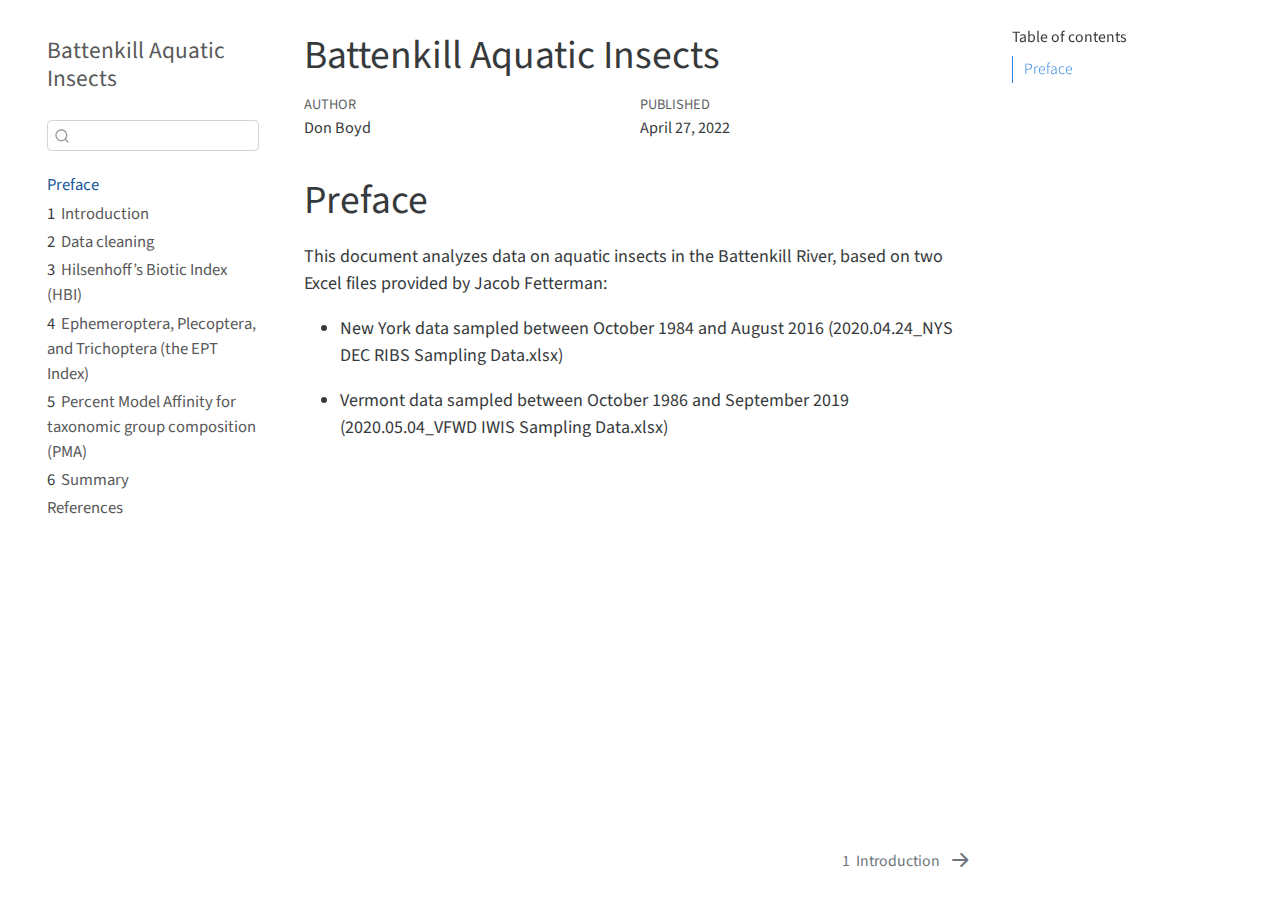
==== docs/index.html @ dc9d2efb "full web page" ====
<!DOCTYPE html>
<html xmlns="http://www.w3.org/1999/xhtml" lang="en" xml:lang="en"><head>

<meta charset="utf-8">
<meta name="generator" content="quarto-0.9.312">

<meta name="viewport" content="width=device-width, initial-scale=1.0, user-scalable=yes">

<meta name="author" content="Don Boyd">
<meta name="dcterms.date" content="2022-04-27">

<title>Battenkill Aquatic Insects</title>
<style>
code{white-space: pre-wrap;}
span.smallcaps{font-variant: small-caps;}
span.underline{text-decoration: underline;}
div.column{display: inline-block; vertical-align: top; width: 50%;}
div.hanging-indent{margin-left: 1.5em; text-indent: -1.5em;}
ul.task-list{list-style: none;}
</style>

<script src="site_libs/quarto-nav/quarto-nav.js"></script>
<script src="site_libs/quarto-nav/headroom.min.js"></script>
<script src="site_libs/clipboard/clipboard.min.js"></script>
<meta name="quarto:offset" content="./">
<script src="site_libs/quarto-search/autocomplete.umd.js"></script>
<script src="site_libs/quarto-search/fuse.min.js"></script>
<script src="site_libs/quarto-search/quarto-search.js"></script>
<link href="./intro.html" rel="next">
<script src="site_libs/quarto-html/quarto.js"></script>
<script src="site_libs/quarto-html/popper.min.js"></script>
<script src="site_libs/quarto-html/tippy.umd.min.js"></script>
<script src="site_libs/quarto-html/anchor.min.js"></script>
<link href="site_libs/quarto-html/tippy.css" rel="stylesheet">
<link id="quarto-text-highlighting-styles" href="site_libs/quarto-html/quarto-syntax-highlighting.css" rel="stylesheet">
<script src="site_libs/bootstrap/bootstrap.min.js"></script>
<link href="site_libs/bootstrap/bootstrap-icons.css" rel="stylesheet">
<link href="site_libs/bootstrap/bootstrap.min.css" rel="stylesheet">
<script id="quarto-search-options" type="application/json">{
  "location": "sidebar",
  "copy-button": false,
  "collapse-after": 3,
  "panel-placement": "start",
  "type": "textbox",
  "limit": 20,
  "language": {
    "search-no-results-text": "No results",
    "search-matching-documents-text": "matching documents",
    "search-copy-link-title": "Copy link to search",
    "search-hide-matches-text": "Hide additional matches",
    "search-more-match-text": "more match in this document",
    "search-more-matches-text": "more matches in this document",
    "search-clear-button-title": "Clear",
    "search-detached-cancel-button-title": "Cancel",
    "search-submit-button-title": "Submit"
  }
}</script>


</head>

<body class="floating">

<div id="quarto-search-results"></div>
  <header id="quarto-header" class="headroom fixed-top">
  <nav class="quarto-secondary-nav" data-bs-toggle="collapse" data-bs-target="#quarto-sidebar" aria-controls="quarto-sidebar" aria-expanded="false" aria-label="Toggle sidebar navigation" onclick="if (window.quartoToggleHeadroom) { window.quartoToggleHeadroom(); }">
    <div class="container-fluid d-flex justify-content-between">
      <h1 class="quarto-secondary-nav-title">Battenkill Aquatic Insects</h1>
      <button type="button" class="quarto-btn-toggle btn" aria-label="Show secondary navigation">
        <i class="bi bi-chevron-right"></i>
      </button>
    </div>
  </nav>
</header>
<!-- content -->
<div id="quarto-content" class="quarto-container page-columns page-rows-contents page-layout-article">
<!-- sidebar -->
  <nav id="quarto-sidebar" class="sidebar collapse sidebar-navigation floating overflow-auto">
    <div class="pt-lg-2 mt-2 text-left sidebar-header">
    <div class="sidebar-title mb-0 py-0">
      <a href="./">Battenkill Aquatic Insects</a> 
    </div>
      </div>
      <div class="mt-2 flex-shrink-0 align-items-center">
        <div class="sidebar-search">
        <div id="quarto-search" class="" title="Search"></div>
        </div>
      </div>
    <div class="sidebar-menu-container"> 
    <ul class="list-unstyled mt-1">
        <li class="sidebar-item">
  <div class="sidebar-item-container"> 
  <a href="./index.html" class="sidebar-item-text sidebar-link active">Preface</a>
  </div>
</li>
        <li class="sidebar-item">
  <div class="sidebar-item-container"> 
  <a href="./intro.html" class="sidebar-item-text sidebar-link"><span class="chapter-number">1</span>&nbsp; <span class="chapter-title">Introduction</span></a>
  </div>
</li>
        <li class="sidebar-item">
  <div class="sidebar-item-container"> 
  <a href="./clean.html" class="sidebar-item-text sidebar-link"><span class="chapter-number">2</span>&nbsp; <span class="chapter-title">Data cleaning</span></a>
  </div>
</li>
        <li class="sidebar-item">
  <div class="sidebar-item-container"> 
  <a href="./hbi.html" class="sidebar-item-text sidebar-link"><span class="chapter-number">3</span>&nbsp; <span class="chapter-title">Hilsenhoff’s Biotic Index (HBI)</span></a>
  </div>
</li>
        <li class="sidebar-item">
  <div class="sidebar-item-container"> 
  <a href="./ept.html" class="sidebar-item-text sidebar-link"><span class="chapter-number">4</span>&nbsp; <span class="chapter-title">Ephemeroptera, Plecoptera, and Trichoptera (the EPT Index)</span></a>
  </div>
</li>
        <li class="sidebar-item">
  <div class="sidebar-item-container"> 
  <a href="./pma.html" class="sidebar-item-text sidebar-link"><span class="chapter-number">5</span>&nbsp; <span class="chapter-title">Percent Model Affinity for taxonomic group composition (PMA)</span></a>
  </div>
</li>
        <li class="sidebar-item">
  <div class="sidebar-item-container"> 
  <a href="./summary.html" class="sidebar-item-text sidebar-link"><span class="chapter-number">6</span>&nbsp; <span class="chapter-title">Summary</span></a>
  </div>
</li>
        <li class="sidebar-item">
  <div class="sidebar-item-container"> 
  <a href="./references.html" class="sidebar-item-text sidebar-link">References</a>
  </div>
</li>
    </ul>
    </div>
</nav>
<!-- margin-sidebar -->
    <div id="quarto-margin-sidebar" class="sidebar margin-sidebar">
        <nav id="TOC" role="doc-toc">
    <h2 id="toc-title">Table of contents</h2>
   
  <ul>
  <li><a href="#preface" id="toc-preface" class="nav-link active" data-scroll-target="#preface">Preface</a></li>
  </ul>
</nav>
    </div>
<!-- main -->
<main class="content" id="quarto-document-content">

<header id="title-block-header" class="quarto-title-block default">
<div class="quarto-title">
<h1 class="title d-none d-lg-block">Battenkill Aquatic Insects</h1>
</div>





<div class="quarto-title-meta">

    <div>
    <div class="quarto-title-meta-heading">Author</div>
    <div class="quarto-title-meta-contents">
             <p>Don Boyd </p>
          </div>
  </div>
    
    <div>
    <div class="quarto-title-meta-heading">Published</div>
    <div class="quarto-title-meta-contents">
      <p class="date">April 27, 2022</p>
    </div>
  </div>
    
  </div>
  

</header>

<section id="preface" class="level1 unnumbered">
<h1 class="unnumbered">Preface</h1>
<p>This document analyzes data on aquatic insects in the Battenkill River, based on two Excel files provided by Jacob Fetterman:</p>
<ul>
<li><p>New York data sampled between October 1984 and August 2016 (2020.04.24_NYS DEC RIBS Sampling Data.xlsx)</p></li>
<li><p>Vermont data sampled between October 1986 and September 2019 (2020.05.04_VFWD IWIS Sampling Data.xlsx)</p></li>
</ul>


</section>

</main> <!-- /main -->
<script type="application/javascript">
window.document.addEventListener("DOMContentLoaded", function (event) {
  const icon = "";
  const anchorJS = new window.AnchorJS();
  anchorJS.options = {
    placement: 'right',
    icon: icon
  };
  anchorJS.add('.anchored');
  const clipboard = new window.ClipboardJS('.code-copy-button', {
    target: function(trigger) {
      return trigger.previousElementSibling;
    }
  });
  clipboard.on('success', function(e) {
    // button target
    const button = e.trigger;
    // don't keep focus
    button.blur();
    // flash "checked"
    button.classList.add('code-copy-button-checked');
    var currentTitle = button.getAttribute("title");
    button.setAttribute("title", "Copied!");
    setTimeout(function() {
      button.setAttribute("title", currentTitle);
      button.classList.remove('code-copy-button-checked');
    }, 1000);
    // clear code selection
    e.clearSelection();
  });
  function tippyHover(el, contentFn) {
    const config = {
      allowHTML: true,
      content: contentFn,
      maxWidth: 500,
      delay: 100,
      arrow: false,
      appendTo: function(el) {
          return el.parentElement;
      },
      interactive: true,
      interactiveBorder: 10,
      theme: 'quarto',
      placement: 'bottom-start'
    };
    window.tippy(el, config); 
  }
  const noterefs = window.document.querySelectorAll('a[role="doc-noteref"]');
  for (var i=0; i<noterefs.length; i++) {
    const ref = noterefs[i];
    tippyHover(ref, function() {
      let href = ref.getAttribute('href');
      try { href = new URL(href).hash; } catch {}
      const id = href.replace(/^#\/?/, "");
      const note = window.document.getElementById(id);
      return note.innerHTML;
    });
  }
  var bibliorefs = window.document.querySelectorAll('a[role="doc-biblioref"]');
  for (var i=0; i<bibliorefs.length; i++) {
    const ref = bibliorefs[i];
    const cites = ref.parentNode.getAttribute('data-cites').split(' ');
    tippyHover(ref, function() {
      var popup = window.document.createElement('div');
      cites.forEach(function(cite) {
        var citeDiv = window.document.createElement('div');
        citeDiv.classList.add('hanging-indent');
        citeDiv.classList.add('csl-entry');
        var biblioDiv = window.document.getElementById('ref-' + cite);
        if (biblioDiv) {
          citeDiv.innerHTML = biblioDiv.innerHTML;
        }
        popup.appendChild(citeDiv);
      });
      return popup.innerHTML;
    });
  }
});
</script>
<nav class="page-navigation">
  <div class="nav-page nav-page-previous">
  </div>
  <div class="nav-page nav-page-next">
      <a href="./intro.html" class="pagination-link">
        <span class="nav-page-text"><span class="chapter-number">1</span>&nbsp; <span class="chapter-title">Introduction</span></span> <i class="bi bi-arrow-right-short"></i>
      </a>
  </div>
</nav>
</div> <!-- /content -->



</body></html>
---- docs/site_libs/quarto-html/tippy.css ----
.tippy-box[data-animation=fade][data-state=hidden]{opacity:0}[data-tippy-root]{max-width:calc(100vw - 10px)}.tippy-box{position:relative;background-color:#333;color:#fff;border-radius:4px;font-size:14px;line-height:1.4;white-space:normal;outline:0;transition-property:transform,visibility,opacity}.tippy-box[data-placement^=top]>.tippy-arrow{bottom:0}.tippy-box[data-placement^=top]>.tippy-arrow:before{bottom:-7px;left:0;border-width:8px 8px 0;border-top-color:initial;transform-origin:center top}.tippy-box[data-placement^=bottom]>.tippy-arrow{top:0}.tippy-box[data-placement^=bottom]>.tippy-arrow:before{top:-7px;left:0;border-width:0 8px 8px;border-bottom-color:initial;transform-origin:center bottom}.tippy-box[data-placement^=left]>.tippy-arrow{right:0}.tippy-box[data-placement^=left]>.tippy-arrow:before{border-width:8px 0 8px 8px;border-left-color:initial;right:-7px;transform-origin:center left}.tippy-box[data-placement^=right]>.tippy-arrow{left:0}.tippy-box[data-placement^=right]>.tippy-arrow:before{left:-7px;border-width:8px 8px 8px 0;border-right-color:initial;transform-origin:center right}.tippy-box[data-inertia][data-state=visible]{transition-timing-function:cubic-bezier(.54,1.5,.38,1.11)}.tippy-arrow{width:16px;height:16px;color:#333}.tippy-arrow:before{content:"";position:absolute;border-color:transparent;border-style:solid}.tippy-content{position:relative;padding:5px 9px;z-index:1}
---- docs/site_libs/quarto-html/quarto-syntax-highlighting.css ----
/* quarto syntax highlight colors */
:root {
  --quarto-hl-ot-color: #003B4F;
  --quarto-hl-at-color: #657422;
  --quarto-hl-ss-color: #20794D;
  --quarto-hl-an-color: #5E5E5E;
  --quarto-hl-fu-color: #4758AB;
  --quarto-hl-st-color: #20794D;
  --quarto-hl-cf-color: #003B4F;
  --quarto-hl-op-color: #5E5E5E;
  --quarto-hl-er-color: #AD0000;
  --quarto-hl-bn-color: #AD0000;
  --quarto-hl-al-color: #AD0000;
  --quarto-hl-va-color: #111111;
  --quarto-hl-bu-color: inherit;
  --quarto-hl-ex-color: inherit;
  --quarto-hl-pp-color: #AD0000;
  --quarto-hl-in-color: #5E5E5E;
  --quarto-hl-vs-color: #20794D;
  --quarto-hl-wa-color: #5E5E5E;
  --quarto-hl-do-color: #5E5E5E;
  --quarto-hl-im-color: #00769E;
  --quarto-hl-ch-color: #20794D;
  --quarto-hl-dt-color: #AD0000;
  --quarto-hl-fl-color: #AD0000;
  --quarto-hl-co-color: #5E5E5E;
  --quarto-hl-cv-color: #5E5E5E;
  --quarto-hl-cn-color: #8f5902;
  --quarto-hl-sc-color: #5E5E5E;
  --quarto-hl-dv-color: #AD0000;
  --quarto-hl-kw-color: #003B4F;
}

/* other quarto variables */
:root {
  --quarto-font-monospace: SFMono-Regular, Menlo, Monaco, Consolas, "Liberation Mono", "Courier New", monospace;
}

code span {
  color: #003B4F;
}

code.sourceCode > span {
  color: #003B4F;
}

div.sourceCode,
div.sourceCode pre.sourceCode {
  color: #003B4F;
}

code span.ot {
  color: #003B4F;
}

code span.at {
  color: #657422;
}

code span.ss {
  color: #20794D;
}

code span.an {
  color: #5E5E5E;
}

code span.fu {
  color: #4758AB;
}

code span.st {
  color: #20794D;
}

code span.cf {
  color: #003B4F;
}

code span.op {
  color: #5E5E5E;
}

code span.er {
  color: #AD0000;
}

code span.bn {
  color: #AD0000;
}

code span.al {
  color: #AD0000;
}

code span.va {
  color: #111111;
}

code span.pp {
  color: #AD0000;
}

code span.in {
  color: #5E5E5E;
}

code span.vs {
  color: #20794D;
}

code span.wa {
  color: #5E5E5E;
  font-style: italic;
}

code span.do {
  color: #5E5E5E;
  font-style: italic;
}

code span.im {
  color: #00769E;
}

code span.ch {
  color: #20794D;
}

code span.dt {
  color: #AD0000;
}

code span.fl {
  color: #AD0000;
}

code span.co {
  color: #5E5E5E;
}

code span.cv {
  color: #5E5E5E;
  font-style: italic;
}

code span.cn {
  color: #8f5902;
}

code span.sc {
  color: #5E5E5E;
}

code span.dv {
  color: #AD0000;
}

code span.kw {
  color: #003B4F;
}

.prevent-inlining {
  content: "</";
}

/*# sourceMappingURL=debc5d5d77c3f9108843748ff7464032.css.map */
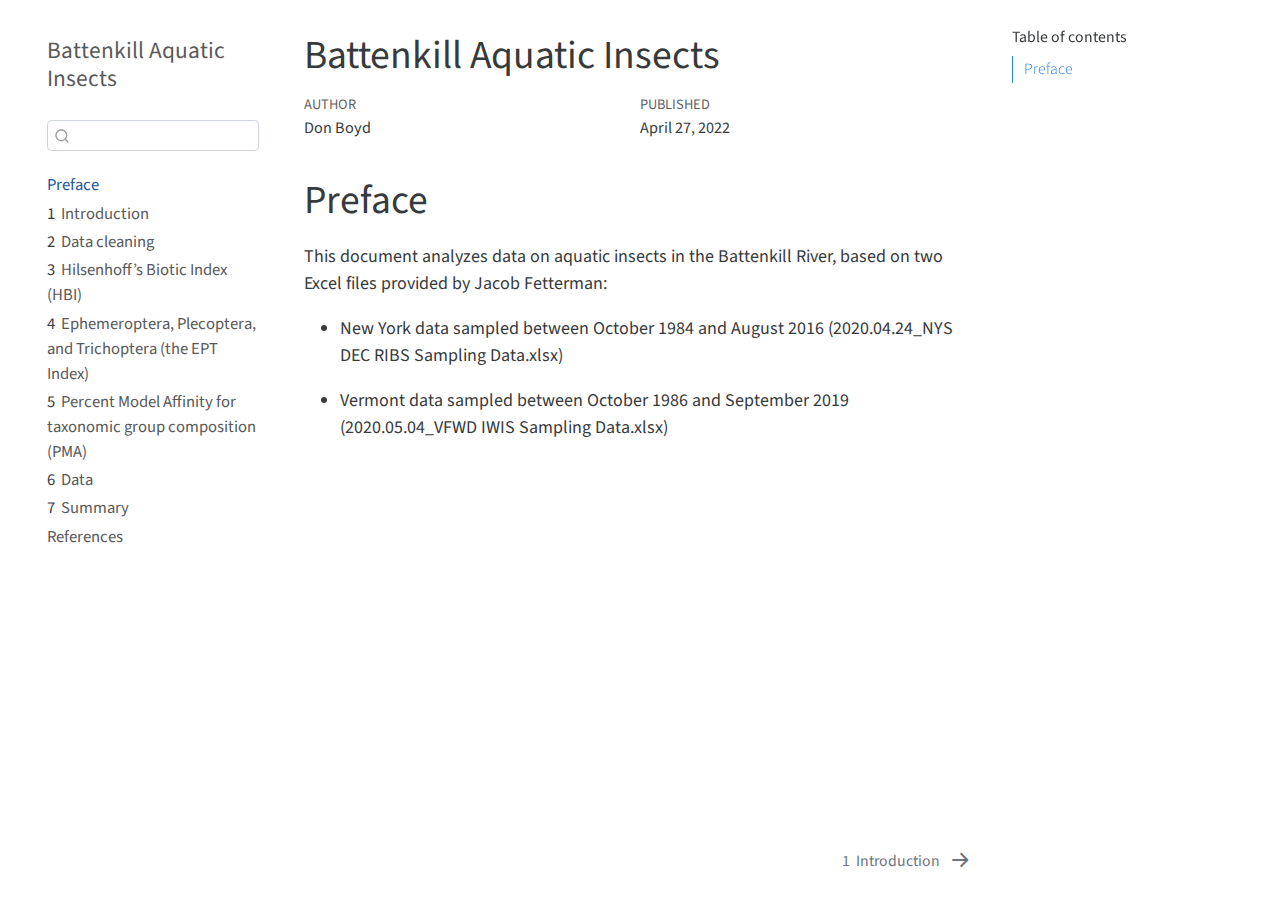
==== commit 7e927cec: "Merge remote-tracking branch 'origin/main' into main" ====
--- a/docs/index.html
+++ b/docs/index.html
@@ -120,7 +120,12 @@
 </li>
         <li class="sidebar-item">
   <div class="sidebar-item-container"> 
-  <a href="./summary.html" class="sidebar-item-text sidebar-link"><span class="chapter-number">6</span>&nbsp; <span class="chapter-title">Summary</span></a>
+  <a href="./data.html" class="sidebar-item-text sidebar-link"><span class="chapter-number">6</span>&nbsp; <span class="chapter-title">Data</span></a>
+  </div>
+</li>
+        <li class="sidebar-item">
+  <div class="sidebar-item-container"> 
+  <a href="./summary.html" class="sidebar-item-text sidebar-link"><span class="chapter-number">7</span>&nbsp; <span class="chapter-title">Summary</span></a>
   </div>
 </li>
         <li class="sidebar-item">
